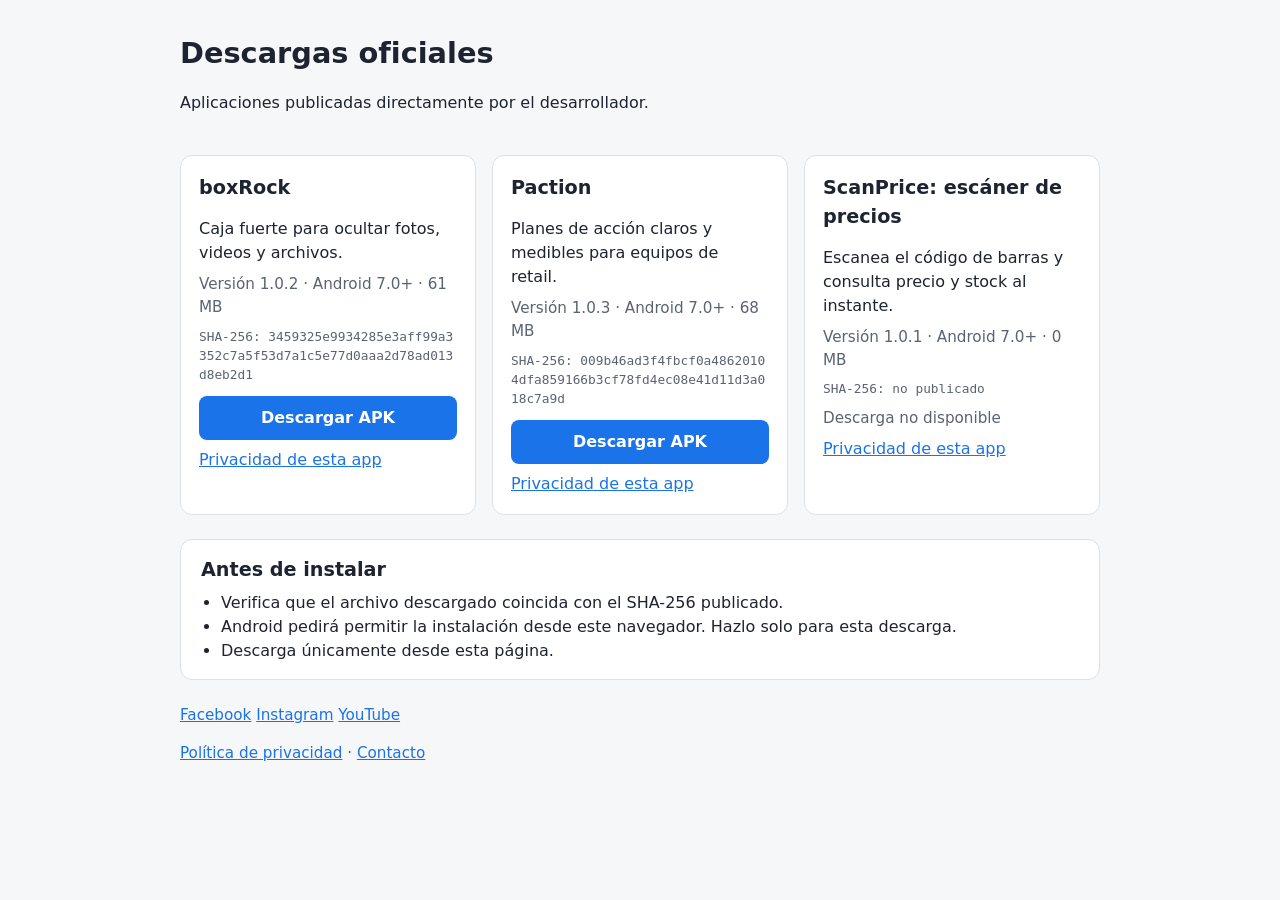
==== index.html @ 6d6ad01e "Pagina de descargas: lista de apps, SHA-256, privacidad y cabeceras Co-Authored-By: Claude Haiku 5.5" ====
<!doctype html>
<html lang="es">
<head>
  <meta charset="utf-8">
  <meta name="viewport" content="width=device-width, initial-scale=1">
  <meta name="referrer" content="strict-origin-when-cross-origin">
  <title>Descargas oficiales</title>
  <meta name="description" content="Descarga directa de las aplicaciones oficiales.">
  <link rel="stylesheet" href="assets/style.css">
</head>
<body>
  <header>
    <h1>Descargas oficiales</h1>
    <p>Aplicaciones publicadas directamente por el desarrollador.</p>
  </header>

  <main id="apps" aria-live="polite">
    <p class="muted">Cargando aplicaciones…</p>
  </main>

  <section class="notice">
    <h2>Antes de instalar</h2>
    <ul>
      <li>Verifica que el archivo descargado coincida con el SHA-256 publicado.</li>
      <li>Android pedirá permitir la instalación desde este navegador. Hazlo solo para esta descarga.</li>
      <li>Descarga únicamente desde esta página.</li>
    </ul>
  </section>

  <footer>
    <nav id="social" aria-label="Redes sociales"></nav>
    <p>
      <a href="privacy.html">Política de privacidad</a> ·
      <a id="contact" href="#">Contacto</a>
    </p>
  </footer>

  <script src="assets/app.js" defer></script>
</body>
</html>
---- assets/style.css ----
:root {
  --bg: #f6f7f9;
  --fg: #1d2330;
  --muted: #5b6372;
  --card: #ffffff;
  --accent: #1a73e8;
  --border: #dde1e7;
}
@media (prefers-color-scheme: dark) {
  :root:not([data-theme="light"]) {
    --bg: #121418;
    --fg: #e9ecf1;
    --muted: #9aa3b2;
    --card: #1c2028;
    --accent: #6aa8ff;
    --border: #2c323d;
  }
}
:root[data-theme="dark"] {
  --bg: #121418;
  --fg: #e9ecf1;
  --muted: #9aa3b2;
  --card: #1c2028;
  --accent: #6aa8ff;
  --border: #2c323d;
}

* { box-sizing: border-box; }
body {
  margin: 0;
  padding: 0 16px;
  font-family: system-ui, -apple-system, "Segoe UI", Roboto, sans-serif;
  background: var(--bg);
  color: var(--fg);
  line-height: 1.5;
}
header, main, .notice, footer { max-width: 920px; margin: 0 auto; }
header { padding: 32px 0 8px; }
h1 { margin: 0 0 4px; font-size: 1.8rem; }
h2 { font-size: 1.2rem; margin: 0 0 6px; }
.muted { color: var(--muted); font-size: 0.95rem; }
.sha { font-family: ui-monospace, Consolas, monospace; font-size: 0.8rem; word-break: break-all; color: var(--muted); }
main {
  display: grid;
  gap: 16px;
  grid-template-columns: repeat(auto-fill, minmax(260px, 1fr));
  padding: 16px 0;
}
.card {
  background: var(--card);
  border: 1px solid var(--border);
  border-radius: 12px;
  padding: 18px;
  display: flex;
  flex-direction: column;
  gap: 8px;
}
.card p { margin: 0; }
.plain { display: block; }
.button {
  display: inline-block;
  margin-top: 4px;
  padding: 10px 14px;
  border-radius: 8px;
  background: var(--accent);
  color: #fff;
  text-decoration: none;
  text-align: center;
  font-weight: 600;
}
a { color: var(--accent); }
.notice { background: var(--card); border: 1px solid var(--border); border-radius: 12px; padding: 16px 20px; margin-top: 8px; }
.notice ul { margin: 6px 0 0; padding-left: 20px; }
footer { padding: 24px 0 40px; color: var(--muted); font-size: 0.95rem; }
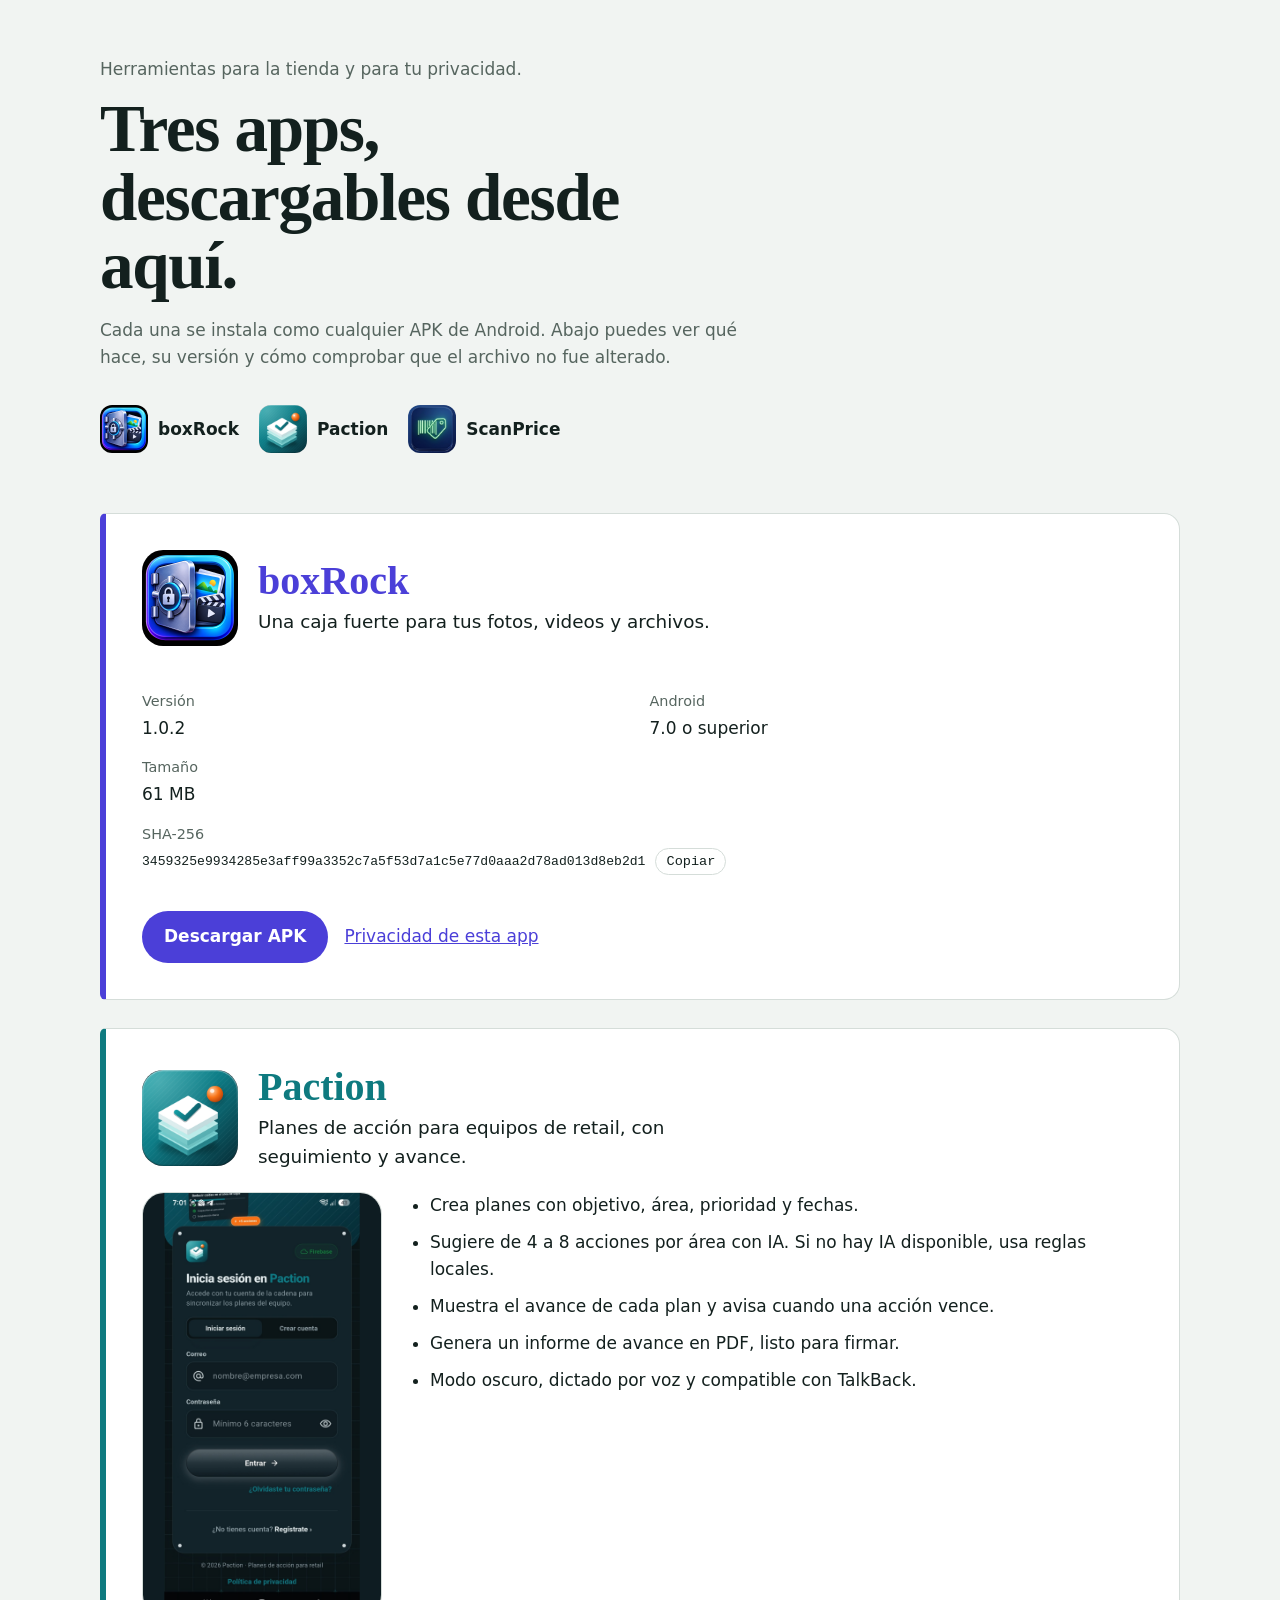
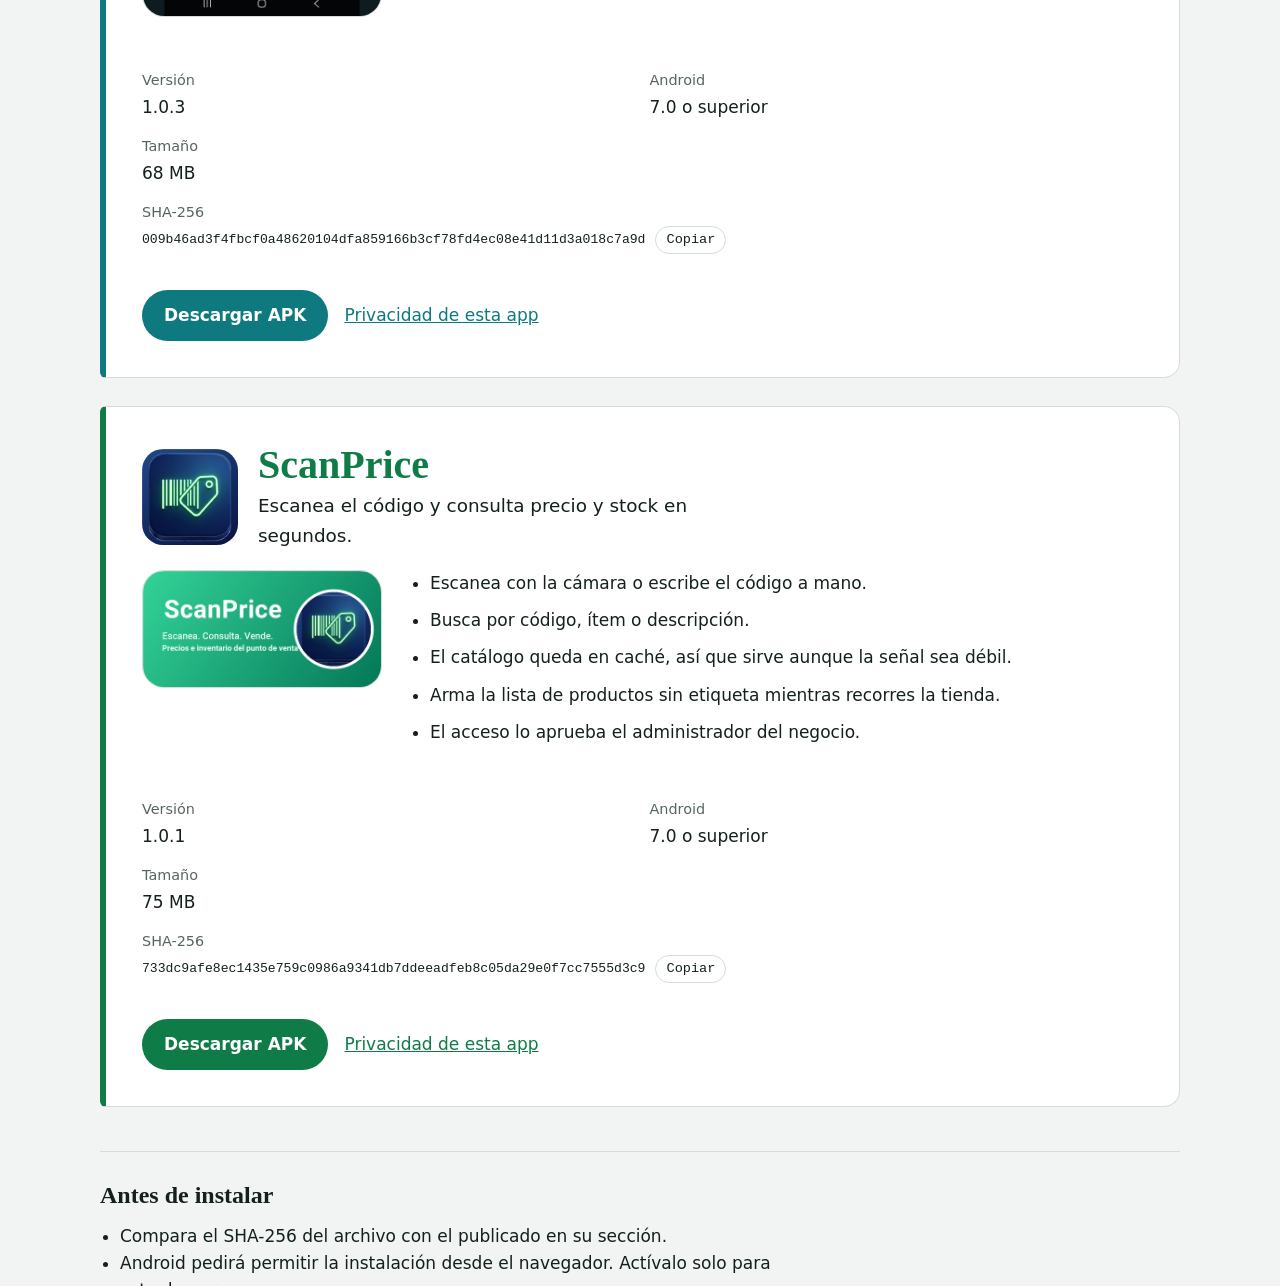
==== commit 3143aaa0: "Rediseno: hero, seccion por app con funciones, datos y colores de cada icono Co-Authored-By: Claude " ====
--- a/index.html
+++ b/index.html
@@ -4,26 +4,32 @@
   <meta charset="utf-8">
   <meta name="viewport" content="width=device-width, initial-scale=1">
   <meta name="referrer" content="strict-origin-when-cross-origin">
-  <title>Descargas oficiales</title>
-  <meta name="description" content="Descarga directa de las aplicaciones oficiales.">
+  <meta http-equiv="Content-Security-Policy" content="default-src 'self'; script-src 'self'; style-src 'self' https://fonts.googleapis.com; font-src https://fonts.gstatic.com; img-src 'self' data:; connect-src 'self'; object-src 'none'; base-uri 'none'; form-action 'none'">
+  <title>Apps de Alejandro Carvajal: descarga directa</title>
+  <meta name="description" content="Herramientas para la tienda y para tu privacidad. Descarga directa de las apps.">
+  <link rel="preconnect" href="https://fonts.googleapis.com">
+  <link rel="preconnect" href="https://fonts.gstatic.com" crossorigin>
+  <link rel="stylesheet" href="https://fonts.googleapis.com/css2?family=Fraunces:opsz,wght@9..144,500;9..144,700&family=IBM+Plex+Sans:wght@400;500;600&display=swap">
   <link rel="stylesheet" href="assets/style.css">
 </head>
 <body>
-  <header>
-    <h1>Descargas oficiales</h1>
-    <p>Aplicaciones publicadas directamente por el desarrollador.</p>
+  <header class="hero">
+    <p class="lede">Herramientas para la tienda y para tu privacidad.</p>
+    <h1>Tres apps, descargables desde aquí.</h1>
+    <p class="intro">Cada una se instala como cualquier APK de Android. Abajo puedes ver qué hace, su versión y cómo comprobar que el archivo no fue alterado.</p>
+    <nav class="shelf" id="shelf" aria-label="Apps"></nav>
   </header>
 
   <main id="apps" aria-live="polite">
     <p class="muted">Cargando aplicaciones…</p>
   </main>
 
-  <section class="notice">
-    <h2>Antes de instalar</h2>
+  <section class="install" aria-labelledby="install-title">
+    <h2 id="install-title">Antes de instalar</h2>
     <ul>
-      <li>Verifica que el archivo descargado coincida con el SHA-256 publicado.</li>
-      <li>Android pedirá permitir la instalación desde este navegador. Hazlo solo para esta descarga.</li>
-      <li>Descarga únicamente desde esta página.</li>
+      <li>Compara el SHA-256 del archivo con el publicado en su sección.</li>
+      <li>Android pedirá permitir la instalación desde el navegador. Actívalo solo para esta descarga.</li>
+      <li>Descarga solo desde esta página.</li>
     </ul>
   </section>
 
--- a/assets/style.css
+++ b/assets/style.css
@@ -1,74 +1,187 @@
+/* Base neutra fría; cada app aporta un color tomado de su icono. */
 :root {
-  --bg: #f6f7f9;
-  --fg: #1d2330;
-  --muted: #5b6372;
-  --card: #ffffff;
-  --accent: #1a73e8;
-  --border: #dde1e7;
+  --bg: #f1f4f2;
+  --surface: #ffffff;
+  --ink: #13201e;
+  --muted: #56655f;
+  --line: #d5ddd9;
+  --font-display: "Fraunces", Georgia, serif;
+  --font-body: "IBM Plex Sans", system-ui, -apple-system, "Segoe UI", sans-serif;
+  --accent: #0e7a7f;
+  --on-accent: #ffffff;
 }
 @media (prefers-color-scheme: dark) {
   :root:not([data-theme="light"]) {
-    --bg: #121418;
-    --fg: #e9ecf1;
-    --muted: #9aa3b2;
-    --card: #1c2028;
-    --accent: #6aa8ff;
-    --border: #2c323d;
+    --bg: #0f1816;
+    --surface: #16221f;
+    --ink: #e6efec;
+    --muted: #9fb0aa;
+    --line: #2b3a36;
   }
 }
 :root[data-theme="dark"] {
-  --bg: #121418;
-  --fg: #e9ecf1;
-  --muted: #9aa3b2;
-  --card: #1c2028;
-  --accent: #6aa8ff;
-  --border: #2c323d;
+  --bg: #0f1816;
+  --surface: #16221f;
+  --ink: #e6efec;
+  --muted: #9fb0aa;
+  --line: #2b3a36;
 }
 
 * { box-sizing: border-box; }
+html { -webkit-text-size-adjust: 100%; }
 body {
   margin: 0;
-  padding: 0 16px;
-  font-family: system-ui, -apple-system, "Segoe UI", Roboto, sans-serif;
   background: var(--bg);
-  color: var(--fg);
-  line-height: 1.5;
+  color: var(--ink);
+  font-family: var(--font-body);
+  font-size: 1.0625rem;
+  line-height: 1.6;
 }
-header, main, .notice, footer { max-width: 920px; margin: 0 auto; }
-header { padding: 32px 0 8px; }
-h1 { margin: 0 0 4px; font-size: 1.8rem; }
-h2 { font-size: 1.2rem; margin: 0 0 6px; }
-.muted { color: var(--muted); font-size: 0.95rem; }
-.sha { font-family: ui-monospace, Consolas, monospace; font-size: 0.8rem; word-break: break-all; color: var(--muted); }
-main {
+.hero, main, .install, footer { width: min(1080px, 100% - 32px); margin-inline: auto; }
+
+/* Hero */
+.hero { padding: 56px 0 28px; }
+.lede { margin: 0 0 12px; color: var(--muted); }
+h1 {
+  margin: 0 0 16px;
+  font-family: var(--font-display);
+  font-weight: 700;
+  font-size: clamp(2.4rem, 6vw, 4.2rem);
+  line-height: 1.02;
+  letter-spacing: -0.02em;
+  max-width: 16ch;
+}
+.intro { max-width: 60ch; margin: 0 0 28px; color: var(--muted); }
+
+.shelf { display: flex; flex-wrap: wrap; gap: 12px 20px; }
+.shelf-item {
+  display: inline-flex;
+  align-items: center;
+  gap: 10px;
+  color: var(--ink);
+  text-decoration: none;
+  font-weight: 600;
+  padding: 6px 0;
+  border-bottom: 2px solid transparent;
+}
+.shelf-item img { border-radius: 12px; }
+.shelf-item:hover, .shelf-item:focus-visible { border-bottom-color: var(--accent); }
+
+/* Apps */
+main { display: grid; gap: 28px; padding: 24px 0 8px; }
+.app {
+  background: var(--surface);
+  border: 1px solid var(--line);
+  border-left: 6px solid var(--accent);
+  border-radius: 6px 16px 16px 6px;
+  padding: clamp(20px, 4vw, 36px);
+  scroll-margin-top: 16px;
+}
+.app[data-app="boxrock"] { --accent: #4b3fd8; --on-accent: #ffffff; }
+.app[data-app="paction"] { --accent: #0e7a7f; --on-accent: #ffffff; }
+.app[data-app="scanprice"] { --accent: #0f7c47; --on-accent: #ffffff; }
+
+.app-head { display: flex; gap: 20px; align-items: center; margin-bottom: 20px; }
+.app-head .icon { border-radius: 22%; flex: none; width: 96px; height: 96px; }
+.app h2 {
+  margin: 0;
+  font-family: var(--font-display);
+  font-weight: 700;
+  font-size: clamp(1.8rem, 4vw, 2.5rem);
+  line-height: 1.1;
+  color: var(--accent);
+}
+.tagline { margin: 4px 0 0; font-size: 1.15rem; max-width: 40ch; }
+
+.app-body { display: grid; gap: 28px; grid-template-columns: 1fr; }
+@media (min-width: 820px) {
+  .app-body { grid-template-columns: 240px 1fr; align-items: start; }
+}
+.plain { display: block; padding-top: 8px; max-width: 70ch; }
+.plain p { margin: 0 0 14px; }
+.shot { margin: 0; }
+.shot img {
+  display: block;
+  width: 100%;
+  height: auto;
+  border-radius: 22px;
+  border: 1px solid var(--line);
+}
+.features { margin: 0; padding-left: 20px; display: grid; gap: 10px; }
+.features li { max-width: 62ch; }
+
+.specs {
   display: grid;
+  gap: 14px;
+  margin: 24px 0 0;
+  grid-column: 1 / -1;
+}
+@media (min-width: 820px) {
+  .specs { grid-template-columns: repeat(2, minmax(0, 1fr)); }
+}
+.specs > div { display: grid; gap: 2px; }
+.specs dt { color: var(--muted); font-size: 0.9rem; }
+.specs dd { margin: 0; font-weight: 500; }
+.specs .sha { font-family: ui-monospace, Consolas, monospace; font-size: 0.82rem; word-break: break-all; }
+.sha-row { grid-column: 1 / -1; }
+.copy {
+  margin-left: 10px;
+  font: inherit;
+  font-size: 0.85rem;
+  padding: 2px 10px;
+  border: 1px solid var(--line);
+  border-radius: 999px;
+  background: transparent;
+  color: var(--ink);
+  cursor: pointer;
+}
+
+.actions {
+  grid-column: 1 / -1;
+  display: flex;
+  flex-wrap: wrap;
+  align-items: center;
   gap: 16px;
-  grid-template-columns: repeat(auto-fill, minmax(260px, 1fr));
-  padding: 16px 0;
+  margin-top: 8px;
 }
-.card {
-  background: var(--card);
-  border: 1px solid var(--border);
-  border-radius: 12px;
-  padding: 18px;
-  display: flex;
-  flex-direction: column;
-  gap: 8px;
+.download {
+  display: inline-block;
+  padding: 12px 22px;
+  border-radius: 999px;
+  background: var(--accent);
+  color: var(--on-accent);
+  font-weight: 600;
+  text-decoration: none;
 }
-.card p { margin: 0; }
-.plain { display: block; }
-.button {
-  display: inline-block;
-  margin-top: 4px;
-  padding: 10px 14px;
-  border-radius: 8px;
-  background: var(--accent);
-  color: #fff;
-  text-decoration: none;
-  text-align: center;
-  font-weight: 600;
+.download:hover { filter: brightness(1.08); }
+.privacy-link { color: var(--accent); }
+.muted { color: var(--muted); }
+
+/* Instalación y pie */
+.install {
+  margin-top: 36px;
+  padding: 24px 0;
+  border-top: 1px solid var(--line);
 }
-a { color: var(--accent); }
-.notice { background: var(--card); border: 1px solid var(--border); border-radius: 12px; padding: 16px 20px; margin-top: 8px; }
-.notice ul { margin: 6px 0 0; padding-left: 20px; }
-footer { padding: 24px 0 40px; color: var(--muted); font-size: 0.95rem; }
+.install h2 { font-family: var(--font-display); font-size: 1.5rem; margin: 0 0 8px; }
+.install ul { margin: 0; padding-left: 20px; max-width: 64ch; }
+footer { padding: 24px 0 48px; color: var(--muted); font-size: 0.95rem; border-top: 1px solid var(--line); }
+footer nav { display: flex; flex-wrap: wrap; gap: 8px 18px; margin-bottom: 12px; }
+footer a { color: var(--ink); }
+
+a:focus-visible, button:focus-visible {
+  outline: 3px solid var(--accent);
+  outline-offset: 3px;
+}
+
+/* Una sola entrada al cargar; se desactiva si el usuario pide menos movimiento. */
+@media (prefers-reduced-motion: no-preference) {
+  .hero > * { animation: rise 0.6s ease both; }
+  .hero > h1 { animation-delay: 0.08s; }
+  .hero > .intro { animation-delay: 0.16s; }
+  .hero > .shelf { animation-delay: 0.24s; }
+}
+@keyframes rise {
+  from { opacity: 0; transform: translateY(10px); }
+  to { opacity: 1; transform: none; }
+}
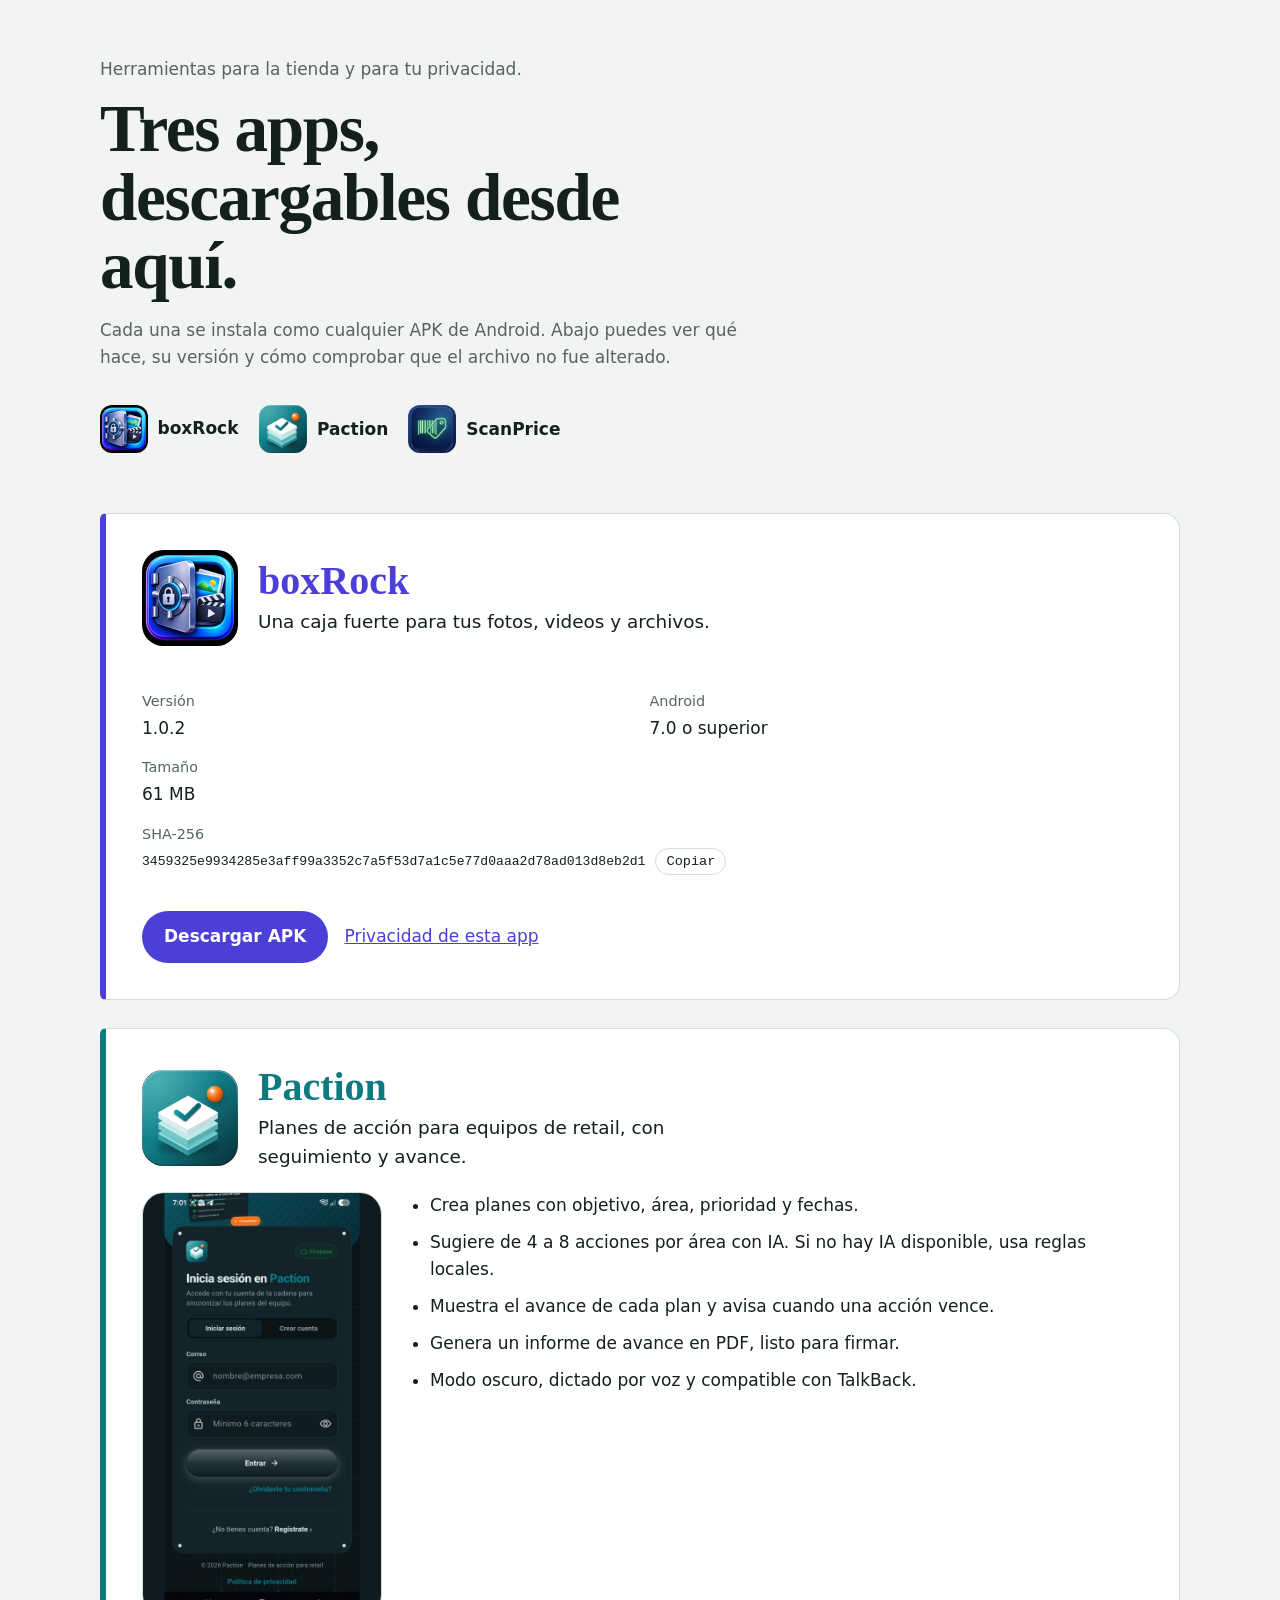
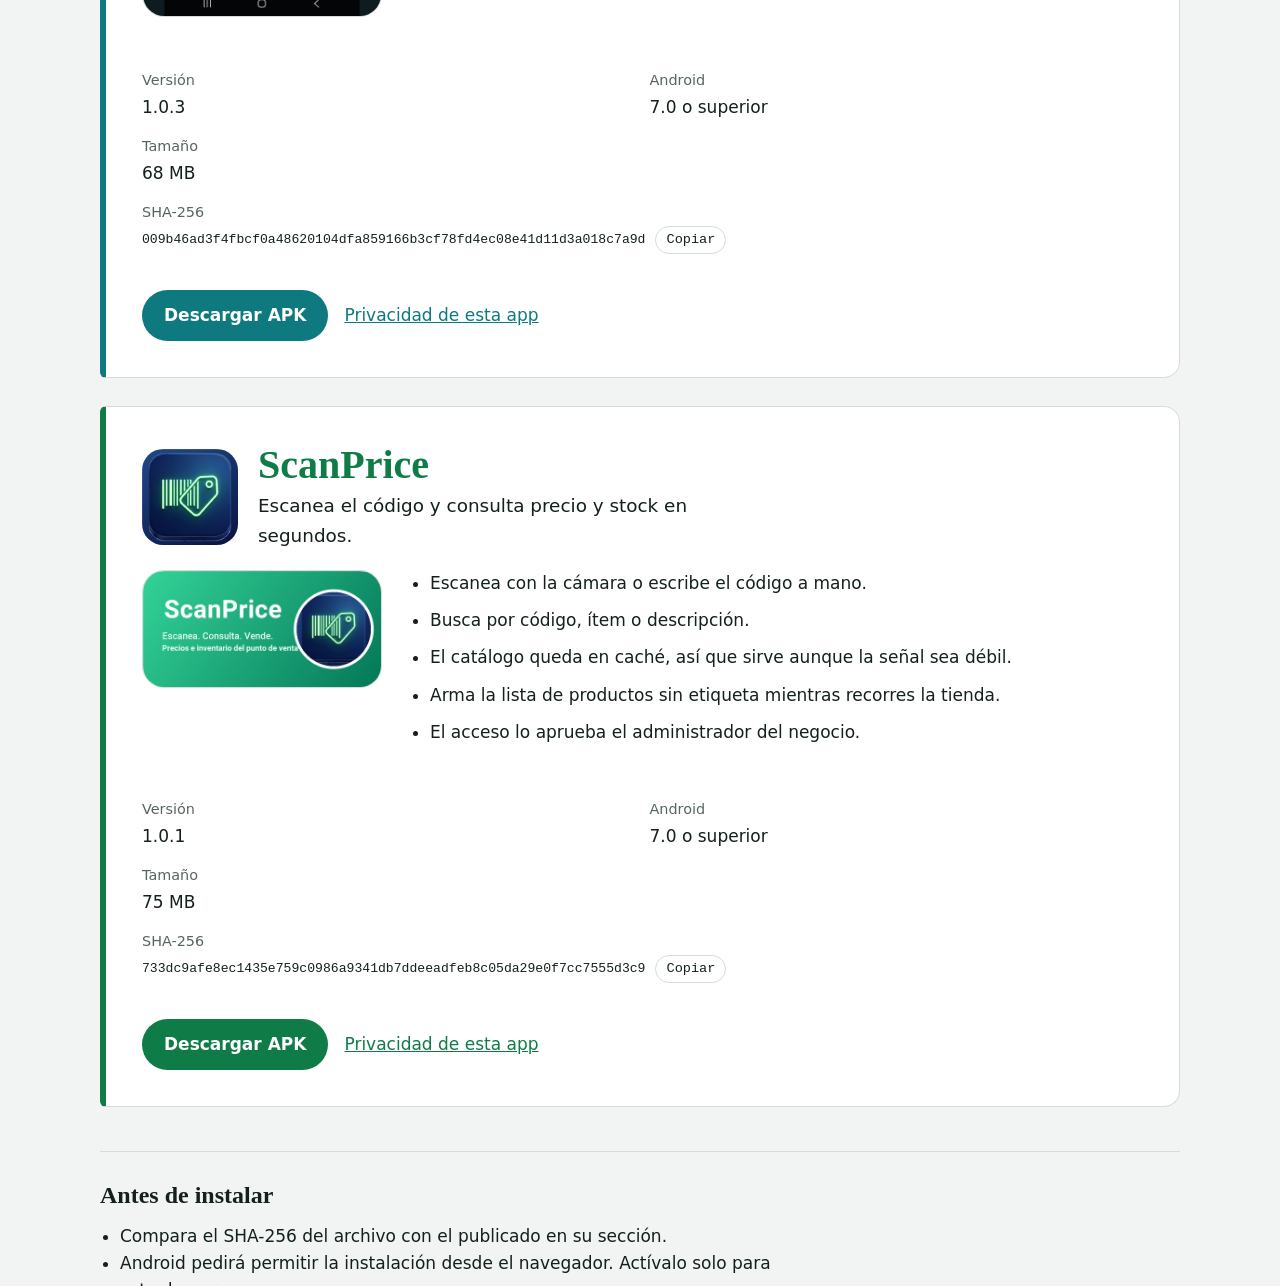
==== commit a1c5ca95: "Versiona CSS y JS para evitar cache vieja Co-Authored-By: Claude Haiku 5.5 <noreply@anthropic.com>" ====
--- a/index.html
+++ b/index.html
@@ -10,7 +10,7 @@
   <link rel="preconnect" href="https://fonts.googleapis.com">
   <link rel="preconnect" href="https://fonts.gstatic.com" crossorigin>
   <link rel="stylesheet" href="https://fonts.googleapis.com/css2?family=Fraunces:opsz,wght@9..144,500;9..144,700&family=IBM+Plex+Sans:wght@400;500;600&display=swap">
-  <link rel="stylesheet" href="assets/style.css">
+  <link rel="stylesheet" href="assets/style.css?v=2">
 </head>
 <body>
   <header class="hero">
@@ -41,6 +41,6 @@
     </p>
   </footer>
 
-  <script src="assets/app.js" defer></script>
+  <script src="assets/app.js?v=2" defer></script>
 </body>
 </html>
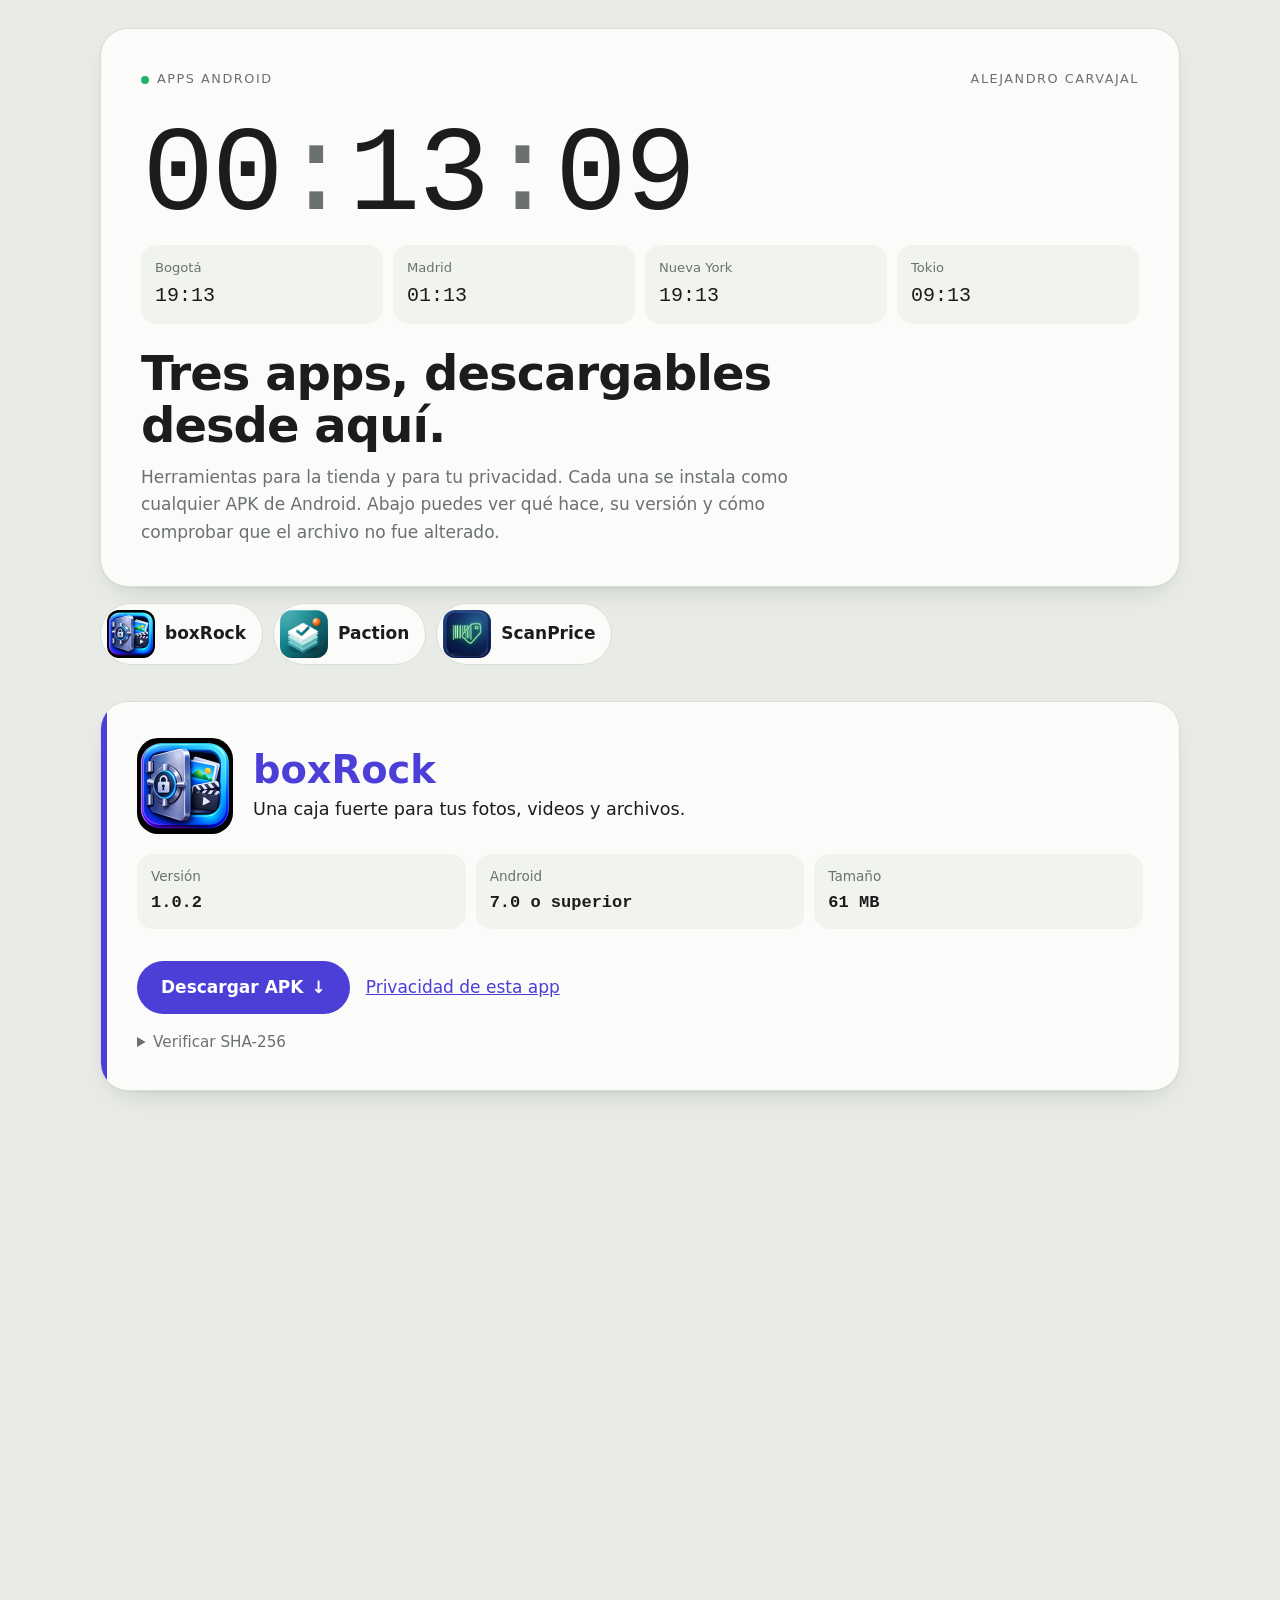
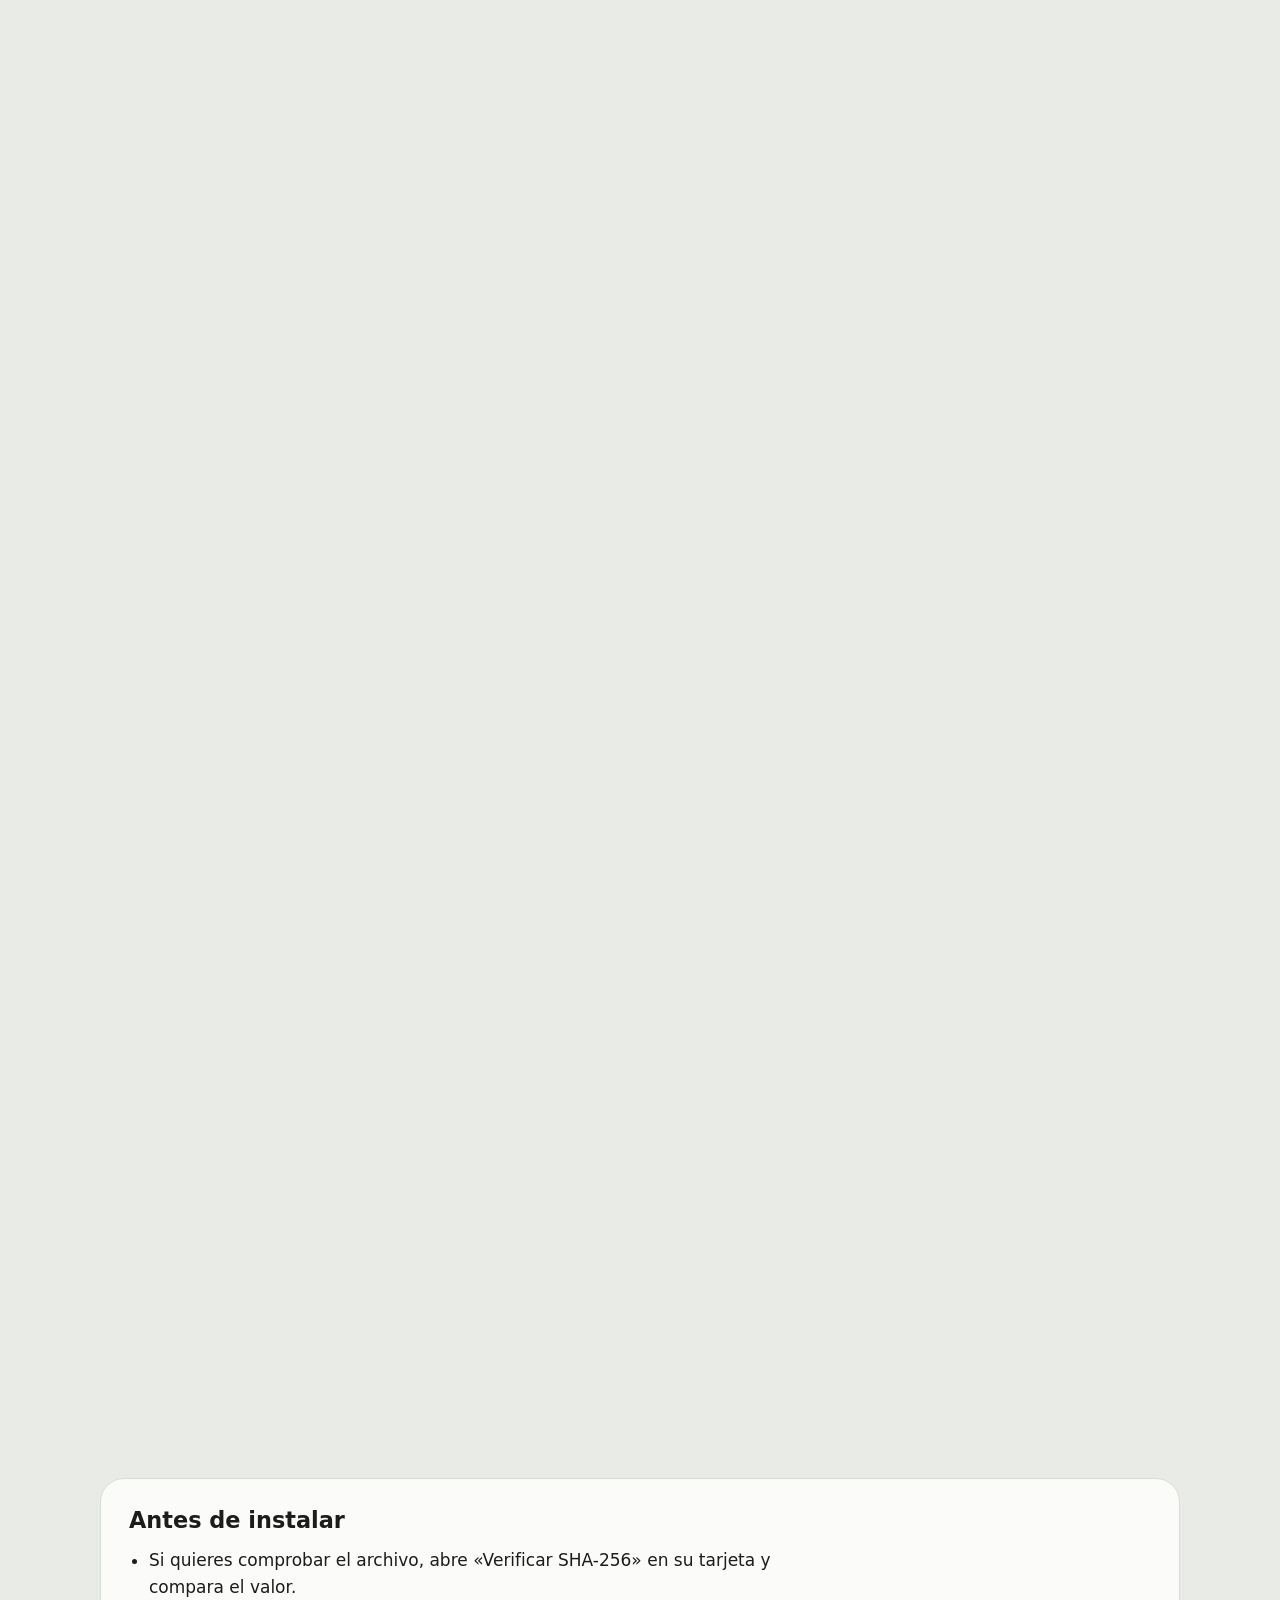
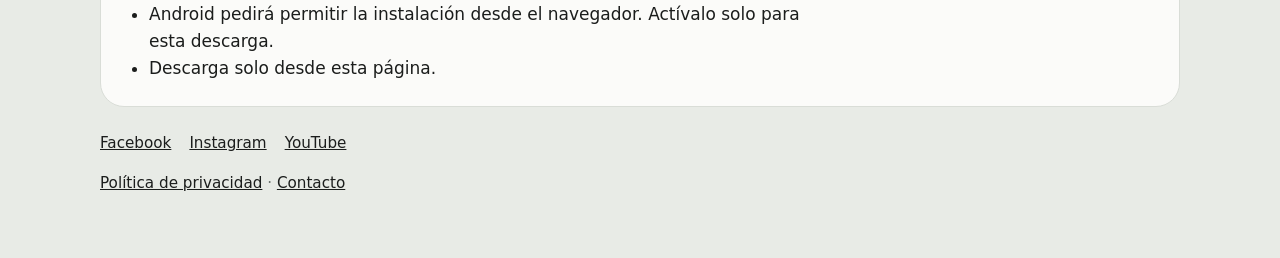
==== commit 2a81e686: "Rediseno estilo dashboard con telefonos 3D rotatorios - Hero con reloj en vivo y zonas horarias, tar" ====
--- a/index.html
+++ b/index.html
@@ -9,14 +9,26 @@
   <meta name="description" content="Herramientas para la tienda y para tu privacidad. Descarga directa de las apps.">
   <link rel="preconnect" href="https://fonts.googleapis.com">
   <link rel="preconnect" href="https://fonts.gstatic.com" crossorigin>
-  <link rel="stylesheet" href="https://fonts.googleapis.com/css2?family=Fraunces:opsz,wght@9..144,500;9..144,700&family=IBM+Plex+Sans:wght@400;500;600&display=swap">
-  <link rel="stylesheet" href="assets/style.css?v=2">
+  <link rel="stylesheet" href="https://fonts.googleapis.com/css2?family=IBM+Plex+Mono:wght@400;500&family=IBM+Plex+Sans:wght@400;500;600&family=Space+Grotesk:wght@500;600&display=swap">
+  <link rel="stylesheet" href="assets/style.css?v=6">
 </head>
 <body>
   <header class="hero">
-    <p class="lede">Herramientas para la tienda y para tu privacidad.</p>
-    <h1>Tres apps, descargables desde aquí.</h1>
-    <p class="intro">Cada una se instala como cualquier APK de Android. Abajo puedes ver qué hace, su versión y cómo comprobar que el archivo no fue alterado.</p>
+    <div class="panel">
+      <div class="panel-top">
+        <span><span class="live-dot" aria-hidden="true"></span>Apps Android</span>
+        <span>Alejandro Carvajal</span>
+      </div>
+      <div class="clock" id="clock" role="timer" aria-label="Hora actual">--:--:--</div>
+      <ul class="zones" aria-label="Hora en otras ciudades">
+        <li class="zone" data-tz="America/Bogota"><span>Bogotá</span><time></time></li>
+        <li class="zone" data-tz="Europe/Madrid"><span>Madrid</span><time></time></li>
+        <li class="zone" data-tz="America/New_York"><span>Nueva York</span><time></time></li>
+        <li class="zone" data-tz="Asia/Tokyo"><span>Tokio</span><time></time></li>
+      </ul>
+      <h1>Tres apps, descargables desde aquí.</h1>
+      <p class="intro">Herramientas para la tienda y para tu privacidad. Cada una se instala como cualquier APK de Android. Abajo puedes ver qué hace, su versión y cómo comprobar que el archivo no fue alterado.</p>
+    </div>
     <nav class="shelf" id="shelf" aria-label="Apps"></nav>
   </header>
 
@@ -27,7 +39,7 @@
   <section class="install" aria-labelledby="install-title">
     <h2 id="install-title">Antes de instalar</h2>
     <ul>
-      <li>Compara el SHA-256 del archivo con el publicado en su sección.</li>
+      <li>Si quieres comprobar el archivo, abre «Verificar SHA-256» en su tarjeta y compara el valor.</li>
       <li>Android pedirá permitir la instalación desde el navegador. Actívalo solo para esta descarga.</li>
       <li>Descarga solo desde esta página.</li>
     </ul>
@@ -41,6 +53,6 @@
     </p>
   </footer>
 
-  <script src="assets/app.js?v=2" defer></script>
+  <script src="assets/app.js?v=6" defer></script>
 </body>
 </html>
--- a/assets/style.css
+++ b/assets/style.css
@@ -1,30 +1,38 @@
-/* Base neutra fría; cada app aporta un color tomado de su icono. */
+/* Estilo "dashboard de tiempo": paneles claros, dígitos grandes y movimiento suave.
+   Cada app aporta su color (tomado de su icono). */
 :root {
-  --bg: #f1f4f2;
-  --surface: #ffffff;
-  --ink: #13201e;
-  --muted: #56655f;
-  --line: #d5ddd9;
-  --font-display: "Fraunces", Georgia, serif;
+  --bg: #e8ebe6;
+  --surface: #fbfbf9;
+  --surface-2: #f1f3ef;
+  --ink: #1b1d1c;
+  --muted: #6b726e;
+  --line: #d9ddd7;
+  --font-display: "Space Grotesk", system-ui, -apple-system, "Segoe UI", sans-serif;
   --font-body: "IBM Plex Sans", system-ui, -apple-system, "Segoe UI", sans-serif;
+  --font-mono: "IBM Plex Mono", ui-monospace, Consolas, monospace;
   --accent: #0e7a7f;
   --on-accent: #ffffff;
+  --shadow: 0 1px 2px rgba(20, 30, 25, 0.05), 0 12px 32px -18px rgba(20, 30, 25, 0.25);
 }
 @media (prefers-color-scheme: dark) {
   :root:not([data-theme="light"]) {
-    --bg: #0f1816;
-    --surface: #16221f;
+    --bg: #0c1311;
+    --surface: #131d1a;
+    --surface-2: #192622;
     --ink: #e6efec;
     --muted: #9fb0aa;
-    --line: #2b3a36;
+    --line: #26342f;
+    --shadow: 0 12px 32px -18px rgba(0, 0, 0, 0.6);
   }
 }
 :root[data-theme="dark"] {
-  --bg: #0f1816;
-  --surface: #16221f;
+  --bg: #0c1311;
+  --surface: #131d1a;
+  --surface-2: #192622;
   --ink: #e6efec;
   --muted: #9fb0aa;
-  --line: #2b3a36;
+  --line: #26342f;
+  --shadow: 0 12px 32px -18px rgba(0, 0, 0, 0.6);
 }
 
 * { box-sizing: border-box; }
@@ -36,24 +44,97 @@
   font-family: var(--font-body);
   font-size: 1.0625rem;
   line-height: 1.6;
+  overflow-x: hidden;
 }
 .hero, main, .install, footer { width: min(1080px, 100% - 32px); margin-inline: auto; }
 
-/* Hero */
-.hero { padding: 56px 0 28px; }
-.lede { margin: 0 0 12px; color: var(--muted); }
+/* Panel principal (hero) */
+.hero { padding: 28px 0 24px; }
+.panel {
+  background: var(--surface);
+  border: 1px solid var(--line);
+  border-radius: 28px;
+  padding: clamp(20px, 4vw, 40px);
+  box-shadow: var(--shadow);
+}
+.panel-top {
+  display: flex;
+  justify-content: space-between;
+  gap: 12px;
+  flex-wrap: wrap;
+  font-size: 0.8rem;
+  letter-spacing: 0.12em;
+  text-transform: uppercase;
+  color: var(--muted);
+}
+.live-dot {
+  display: inline-block;
+  width: 8px; height: 8px;
+  border-radius: 50%;
+  background: #1fb36b;
+  margin-right: 8px;
+  vertical-align: middle;
+  box-shadow: 0 0 0 0 rgba(31, 179, 107, 0.6);
+}
+
+/* Reloj con dígitos grandes */
+.clock {
+  display: flex;
+  flex-wrap: wrap;
+  align-items: baseline;
+  gap: 0;
+  margin: 28px 0 8px;
+  white-space: nowrap;
+  font-family: var(--font-mono);
+  font-weight: 500;
+  font-size: clamp(2.4rem, 11vw, 7.5rem);
+  line-height: 1;
+  letter-spacing: -0.04em;
+  font-variant-numeric: tabular-nums;
+}
+.clock .d { display: inline-block; min-width: 0.58em; text-align: center; }
+.clock .sep { color: var(--muted); }
+.clock .sec { font-size: 0.42em; color: var(--muted); letter-spacing: 0; align-self: flex-end; margin-bottom: 0.3em; }
+.clock .d.flip { animation: flip 0.45s cubic-bezier(0.2, 0.8, 0.2, 1); }
+@keyframes flip {
+  0% { transform: translateY(-40%); opacity: 0.2; }
+  100% { transform: none; opacity: 1; }
+}
+
+/* Zonas horarias */
+.zones {
+  display: grid;
+  grid-template-columns: repeat(2, minmax(0, 1fr));
+  gap: 10px;
+  list-style: none;
+  padding: 0;
+  margin: 0 0 24px;
+}
+@media (min-width: 720px) { .zones { grid-template-columns: repeat(4, minmax(0, 1fr)); } }
+.zone {
+  background: var(--surface-2);
+  border-radius: 16px;
+  padding: 12px 14px;
+  display: grid;
+  gap: 2px;
+}
+.zone span { font-size: 0.82rem; color: var(--muted); }
+.zone time { font-family: var(--font-mono); font-size: 1.25rem; font-weight: 500; }
+
 h1 {
-  margin: 0 0 16px;
+  margin: 0 0 12px;
   font-family: var(--font-display);
-  font-weight: 700;
-  font-size: clamp(2.4rem, 6vw, 4.2rem);
-  line-height: 1.02;
+  font-weight: 600;
+  font-size: clamp(1.9rem, 4.6vw, 3rem);
+  line-height: 1.08;
   letter-spacing: -0.02em;
-  max-width: 16ch;
-}
-.intro { max-width: 60ch; margin: 0 0 28px; color: var(--muted); }
-
-.shelf { display: flex; flex-wrap: wrap; gap: 12px 20px; }
+  max-width: 20ch;
+}
+.lede { margin: 0; color: var(--muted); font-size: 0.95rem; }
+.intro { max-width: 60ch; margin: 0; color: var(--muted); }
+
+/* Accesos rápidos */
+.shelf { display: flex; flex-wrap: wrap; gap: 10px; margin-top: 16px; }
 .shelf-item {
   display: inline-flex;
   align-items: center;
@@ -61,22 +142,36 @@
   color: var(--ink);
   text-decoration: none;
   font-weight: 600;
-  padding: 6px 0;
-  border-bottom: 2px solid transparent;
-}
-.shelf-item img { border-radius: 12px; }
-.shelf-item:hover, .shelf-item:focus-visible { border-bottom-color: var(--accent); }
-
-/* Apps */
-main { display: grid; gap: 28px; padding: 24px 0 8px; }
-.app {
+  padding: 6px 16px 6px 6px;
   background: var(--surface);
   border: 1px solid var(--line);
-  border-left: 6px solid var(--accent);
-  border-radius: 6px 16px 16px 6px;
+  border-radius: 999px;
+  transition: transform 0.25s ease, border-color 0.25s ease;
+}
+.shelf-item img { border-radius: 12px; }
+.shelf-item:hover, .shelf-item:focus-visible { transform: translateY(-2px); border-color: var(--accent); }
+
+/* Apps: tarjetas del dashboard */
+main { display: grid; gap: 20px; padding: 12px 0 8px; }
+.app {
+  position: relative;
+  background: var(--surface);
+  border: 1px solid var(--line);
+  border-radius: 28px;
   padding: clamp(20px, 4vw, 36px);
+  box-shadow: var(--shadow);
+  overflow: hidden;
   scroll-margin-top: 16px;
-}
+  transition: transform 0.35s ease, box-shadow 0.35s ease;
+}
+.app::before {
+  content: "";
+  position: absolute;
+  inset: 0 auto 0 0;
+  width: 6px;
+  background: var(--accent);
+}
+.app:hover { transform: translateY(-3px); }
 .app[data-app="boxrock"] { --accent: #4b3fd8; --on-accent: #ffffff; }
 .app[data-app="paction"] { --accent: #0e7a7f; --on-accent: #ffffff; }
 .app[data-app="scanprice"] { --accent: #0f7c47; --on-accent: #ffffff; }
@@ -86,52 +181,206 @@
 .app h2 {
   margin: 0;
   font-family: var(--font-display);
-  font-weight: 700;
-  font-size: clamp(1.8rem, 4vw, 2.5rem);
+  font-weight: 600;
+  font-size: clamp(1.8rem, 4vw, 2.4rem);
   line-height: 1.1;
   color: var(--accent);
 }
-.tagline { margin: 4px 0 0; font-size: 1.15rem; max-width: 40ch; }
+.tagline { margin: 4px 0 0; font-size: 1.1rem; max-width: 40ch; }
 
 .app-body { display: grid; gap: 28px; grid-template-columns: 1fr; }
 @media (min-width: 820px) {
   .app-body { grid-template-columns: 240px 1fr; align-items: start; }
 }
-.plain { display: block; padding-top: 8px; max-width: 70ch; }
-.plain p { margin: 0 0 14px; }
-.shot { margin: 0; }
-.shot img {
-  display: block;
+/* Teléfono 3D que gira */
+.stage {
+  perspective: 1100px;
+  display: grid;
+  place-items: center;
+  padding: 16px 0;
+  position: relative;
+}
+.stage::before {
+  content: "";
+  position: absolute;
+  width: 80%;
+  aspect-ratio: 1;
+  border-radius: 50%;
+  background: radial-gradient(circle, var(--accent), transparent 70%);
+  opacity: 0.18;
+  filter: blur(30px);
+}
+/* Cuerpo con grosor: 16 capas apiladas en Z + cara frontal y trasera. */
+.phone {
+  position: relative;
+  width: min(230px, 70vw);
+  aspect-ratio: 9 / 19.5;
+  transform-style: preserve-3d;
+}
+.slice, .front, .back { position: absolute; inset: 0; border-radius: 38px; }
+.slice {
+  background: linear-gradient(90deg, #232726, #7b827e 50%, #232726);
+  transform: translateZ(calc((var(--i) - 8) * 1px));
+}
+.front {
+  padding: 9px;
+  background: #0a0b0b;
+  box-shadow: inset 0 0 0 1.5px #626965;
+  transform: translateZ(8.5px);
+  backface-visibility: hidden;
+}
+.front::before {
+  content: "";
+  position: absolute;
+  top: 16px;
+  left: 50%;
+  translate: -50% 0;
+  width: 28%;
+  height: 14px;
+  border-radius: 10px;
+  background: #050606;
+  z-index: 2;
+}
+.glare {
+  position: absolute;
+  inset: 9px;
+  border-radius: 30px;
+  pointer-events: none;
+  z-index: 3;
+  background: linear-gradient(115deg, transparent 30%, rgba(255, 255, 255, 0.22) 45%, transparent 60%);
+  background-size: 260% 100%;
+  background-position: 100% 0;
+}
+.back {
+  background: linear-gradient(145deg, #565d59, #1a1d1c 70%);
+  transform: rotateY(180deg) translateZ(8.5px);
+  backface-visibility: hidden;
+}
+.back::after {
+  content: "";
+  position: absolute;
+  top: 16px;
+  left: 16px;
+  width: 58px;
+  height: 58px;
+  border-radius: 18px;
+  background: #0b0c0c;
+  box-shadow: inset 0 0 0 3px #424845, inset 12px 12px 0 -6px #1d2120;
+}
+.btn { position: absolute; width: 4px; border-radius: 2px; background: #7b827e; }
+.b1 { right: -3px; top: 22%; height: 11%; }
+.b2 { right: -3px; top: 38%; height: 18%; }
+.stage::after {
+  content: "";
+  position: absolute;
+  bottom: 0;
+  width: 60%;
+  height: 22px;
+  border-radius: 50%;
+  background: rgba(0, 0, 0, 0.35);
+  filter: blur(14px);
+}
+.screen {
+  position: relative;
   width: 100%;
-  height: auto;
-  border-radius: 22px;
-  border: 1px solid var(--line);
-}
-.features { margin: 0; padding-left: 20px; display: grid; gap: 10px; }
-.features li { max-width: 62ch; }
+  height: 100%;
+  border-radius: 30px;
+  overflow: hidden;
+  background: #000;
+}
+.screen img {
+  position: absolute;
+  inset: 0;
+  width: 100%;
+  height: 100%;
+  object-fit: cover;
+  opacity: 0;
+  transition: opacity 0.9s ease;
+}
+.screen img.on { opacity: 1; }
+@media (prefers-reduced-motion: no-preference) {
+  .phone { animation: spin3d 16s ease-in-out infinite; }
+  .glare { animation: sheen 16s ease-in-out infinite; }
+  .stage::after { animation: shade 16s ease-in-out infinite; }
+  .stage:hover :is(.phone, .glare) { animation-play-state: paused; }
+}
+/* Vaivén para ver el grosor y, de vez en cuando, una vuelta completa que muestra la parte trasera. */
+@keyframes spin3d {
+  0% { transform: rotateY(-32deg) rotateX(6deg); }
+  30% { transform: rotateY(32deg) rotateX(-4deg) translateY(-8px); }
+  50% { transform: rotateY(32deg) rotateX(-4deg) translateY(-8px); }
+  85% { transform: rotateY(328deg) rotateX(4deg); }
+  100% { transform: rotateY(328deg) rotateX(6deg); }
+}
+@keyframes sheen {
+  0%, 100% { background-position: 100% 0; }
+  30%, 50% { background-position: 0 0; }
+}
+@keyframes shade {
+  0%, 100% { transform: scaleX(1); opacity: 1; }
+  30%, 50% { transform: scaleX(0.75); opacity: 0.8; }
+}
+.features {
+  margin: 0;
+  padding: 0;
+  list-style: none;
+  display: grid;
+  gap: 8px;
+}
+.features li {
+  max-width: 62ch;
+  padding: 10px 14px 10px 36px;
+  background: var(--surface-2);
+  border-radius: 14px;
+  position: relative;
+}
+.features li::before {
+  content: "";
+  position: absolute;
+  left: 14px;
+  top: 1.1em;
+  width: 10px; height: 10px;
+  border-radius: 50%;
+  background: var(--accent);
+}
 
 .specs {
   display: grid;
-  gap: 14px;
-  margin: 24px 0 0;
+  gap: 10px;
+  margin: 0;
   grid-column: 1 / -1;
 }
 @media (min-width: 820px) {
-  .specs { grid-template-columns: repeat(2, minmax(0, 1fr)); }
-}
-.specs > div { display: grid; gap: 2px; }
-.specs dt { color: var(--muted); font-size: 0.9rem; }
-.specs dd { margin: 0; font-weight: 500; }
-.specs .sha { font-family: ui-monospace, Consolas, monospace; font-size: 0.82rem; word-break: break-all; }
-.sha-row { grid-column: 1 / -1; }
+  .specs { grid-template-columns: repeat(3, minmax(0, 1fr)); }
+}
+.specs > div {
+  display: grid;
+  gap: 2px;
+  background: var(--surface-2);
+  border-radius: 16px;
+  padding: 12px 14px;
+}
+.specs dt { color: var(--muted); font-size: 0.85rem; }
+.specs dd { margin: 0; font-weight: 600; font-family: var(--font-mono); }
+.sha-details { margin-top: 16px; }
+.sha-details summary { cursor: pointer; color: var(--muted); font-size: 0.95rem; }
+.sha-details .sha {
+  margin: 10px 0 0;
+  padding: 12px 14px;
+  background: var(--surface-2);
+  border-radius: 14px;
+  font-family: var(--font-mono);
+  font-size: 0.8rem;
+  word-break: break-all;
+}
 .copy {
   margin-left: 10px;
   font: inherit;
-  font-size: 0.85rem;
+  font-size: 0.8rem;
   padding: 2px 10px;
   border: 1px solid var(--line);
   border-radius: 999px;
-  background: transparent;
+  background: var(--surface);
   color: var(--ink);
   cursor: pointer;
 }
@@ -142,30 +391,45 @@
   flex-wrap: wrap;
   align-items: center;
   gap: 16px;
-  margin-top: 8px;
+  margin-top: 4px;
 }
 .download {
-  display: inline-block;
-  padding: 12px 22px;
+  display: inline-flex;
+  align-items: center;
+  gap: 8px;
+  padding: 13px 24px;
   border-radius: 999px;
   background: var(--accent);
   color: var(--on-accent);
   font-weight: 600;
   text-decoration: none;
-}
+  transition: transform 0.25s ease, filter 0.25s ease;
+}
+.download::after { content: "↓"; transition: transform 0.25s ease; }
 .download:hover { filter: brightness(1.08); }
+.download:hover::after { transform: translateY(3px); }
 .privacy-link { color: var(--accent); }
 .muted { color: var(--muted); }
 
+/* Revelado al hacer scroll */
+.reveal { opacity: 0; transform: translateY(16px); transition: opacity 0.6s ease, transform 0.6s ease; }
+.reveal.in { opacity: 1; transform: none; }
+.app.reveal.in:hover { transform: translateY(-3px); transition-delay: 0s; }
+@media (prefers-reduced-motion: reduce) {
+  .reveal, .app, .clock .d.flip { transition: none; animation: none; }
+}
+
 /* Instalación y pie */
 .install {
-  margin-top: 36px;
-  padding: 24px 0;
-  border-top: 1px solid var(--line);
-}
-.install h2 { font-family: var(--font-display); font-size: 1.5rem; margin: 0 0 8px; }
+  margin-top: 28px;
+  background: var(--surface);
+  border: 1px solid var(--line);
+  border-radius: 24px;
+  padding: 24px 28px;
+}
+.install h2 { font-family: var(--font-display); font-size: 1.4rem; margin: 0 0 8px; }
 .install ul { margin: 0; padding-left: 20px; max-width: 64ch; }
-footer { padding: 24px 0 48px; color: var(--muted); font-size: 0.95rem; border-top: 1px solid var(--line); }
+footer { padding: 24px 0 48px; color: var(--muted); font-size: 0.95rem; }
 footer nav { display: flex; flex-wrap: wrap; gap: 8px 18px; margin-bottom: 12px; }
 footer a { color: var(--ink); }
 
@@ -174,14 +438,23 @@
   outline-offset: 3px;
 }
 
-/* Una sola entrada al cargar; se desactiva si el usuario pide menos movimiento. */
+/* Movimiento de entrada; se desactiva si el usuario pide menos movimiento. */
 @media (prefers-reduced-motion: no-preference) {
-  .hero > * { animation: rise 0.6s ease both; }
-  .hero > h1 { animation-delay: 0.08s; }
-  .hero > .intro { animation-delay: 0.16s; }
-  .hero > .shelf { animation-delay: 0.24s; }
+  .panel > * { animation: rise 0.6s ease both; }
+  .panel > .panel-top { animation-delay: 0s; }
+  .panel > .clock { animation-delay: 0.08s; }
+  .panel > .zones { animation-delay: 0.16s; }
+  .panel > h1 { animation-delay: 0.22s; }
+  .panel > .intro { animation-delay: 0.28s; }
+  .shelf-item { animation: rise 0.6s ease both; animation-delay: 0.34s; }
+  .live-dot { animation: pulse 2s ease-out infinite; }
 }
 @keyframes rise {
-  from { opacity: 0; transform: translateY(10px); }
+  from { opacity: 0; transform: translateY(12px); }
   to { opacity: 1; transform: none; }
 }
+@keyframes pulse {
+  0% { box-shadow: 0 0 0 0 rgba(31, 179, 107, 0.6); }
+  70% { box-shadow: 0 0 0 8px rgba(31, 179, 107, 0); }
+  100% { box-shadow: 0 0 0 0 rgba(31, 179, 107, 0); }
+}
